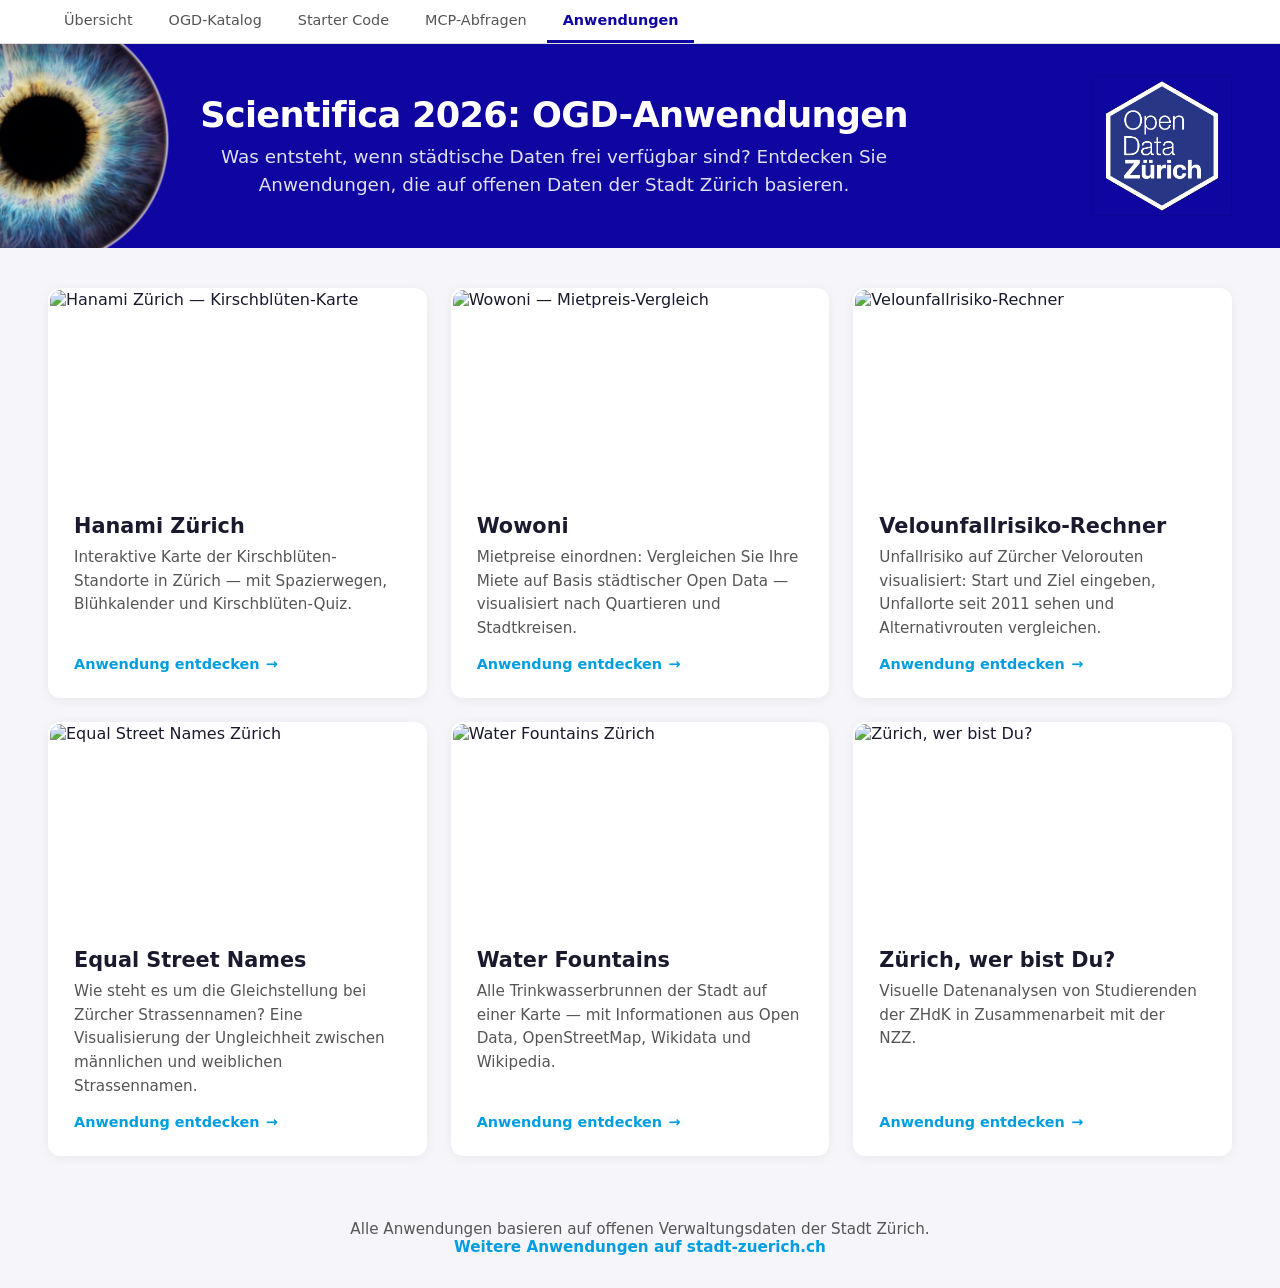
==== anwendungen/index.html @ 02aa9b1f "initialer upload" ====
<!DOCTYPE html>
<html lang="de">
<head>
  <meta charset="UTF-8">
  <meta name="viewport" content="width=device-width, initial-scale=1.0">
  <title>Scientifica 2026: OGD-Anwendungen</title>
  <link rel="stylesheet" href="../shared/style.css">
</head>
<body>

  <nav>
    <a href="../index.html">Übersicht</a>
    <a href="../katalog/index.html">OGD-Katalog</a>
    <a href="../starter-code/index.html">Starter Code</a>
    <a href="../mcp-abfragen/index.html">MCP-Abfragen</a>
    <a class="active" href="../anwendungen/index.html">Anwendungen</a>
  </nav>

  <header>
    <img class="header-eye" src="../shared/eth_Auge1_transparent.png" alt="">
    <div class="header-text">
      <h1>Scientifica 2026: OGD-Anwendungen</h1>
      <p>Was entsteht, wenn städtische Daten frei verfügbar sind? Entdecken Sie Anwendungen, die auf offenen Daten der Stadt Zürich basieren.</p>
    </div>
    <img class="header-logo" src="../shared/OGD_STICKER_final_zueriblau_hintergrund_quadr_noFill.png" alt="Open Data Zürich">
  </header>

  <main>
    <div class="cards">

      <a class="card" href="https://www.stadt-zuerich.ch/de/politik-und-verwaltung/statistik-und-daten/open-government-data/anwendungen/anwendungen-2026/hanami-zh.html" target="_blank" rel="noopener">
        <img class="card-image" src="https://s7g10.scene7.com/is/image/zuerich/2026_hanami-zuerich-main?qlt=85&wid=800&fmt=webp-alpha" alt="Hanami Zürich — Kirschblüten-Karte">
        <div class="card-body">
          <h2>Hanami Zürich</h2>
          <p>Interaktive Karte der Kirschblüten-Standorte in Zürich — mit Spazierwegen, Blühkalender und Kirschblüten-Quiz.</p>
          <span class="card-cta">Anwendung entdecken</span>
        </div>
      </a>

      <a class="card" href="https://www.stadt-zuerich.ch/de/politik-und-verwaltung/statistik-und-daten/open-government-data/anwendungen/anwendungen-2024/kreispreis.html" target="_blank" rel="noopener">
        <img class="card-image" src="https://s7g10.scene7.com/is/image/zuerich/2024_kreispreis_00_startseite?qlt=85&wid=800&fmt=webp-alpha" alt="Wowoni — Mietpreis-Vergleich">
        <div class="card-body">
          <h2>Wowoni</h2>
          <p>Mietpreise einordnen: Vergleichen Sie Ihre Miete auf Basis städtischer Open Data — visualisiert nach Quartieren und Stadtkreisen.</p>
          <span class="card-cta">Anwendung entdecken</span>
        </div>
      </a>

      <a class="card" href="https://www.stadt-zuerich.ch/de/politik-und-verwaltung/statistik-und-daten/open-government-data/anwendungen/anwendungen-2023/velounfallrisiko-rechner.html" target="_blank" rel="noopener">
        <img class="card-image" src="https://s7g10.scene7.com/is/image/zuerich/unfallrechner_02_result_route-2?qlt=85&wid=800&fmt=webp-alpha" alt="Velounfallrisiko-Rechner">
        <div class="card-body">
          <h2>Velounfallrisiko-Rechner</h2>
          <p>Unfallrisiko auf Zürcher Velorouten visualisiert: Start und Ziel eingeben, Unfallorte seit 2011 sehen und Alternativrouten vergleichen.</p>
          <span class="card-cta">Anwendung entdecken</span>
        </div>
      </a>

      <a class="card" href="https://www.stadt-zuerich.ch/de/politik-und-verwaltung/statistik-und-daten/open-government-data/anwendungen/anwendungen-2022/equal-street-names.html" target="_blank" rel="noopener">
        <img class="card-image" src="https://s7g10.scene7.com/is/image/zuerich/2022_equalstreetnames_ausschnitt?qlt=85&wid=800&fmt=webp-alpha" alt="Equal Street Names Zürich">
        <div class="card-body">
          <h2>Equal Street Names</h2>
          <p>Wie steht es um die Gleichstellung bei Zürcher Strassennamen? Eine Visualisierung der Ungleichheit zwischen männlichen und weiblichen Strassennamen.</p>
          <span class="card-cta">Anwendung entdecken</span>
        </div>
      </a>

      <a class="card" href="https://www.stadt-zuerich.ch/de/politik-und-verwaltung/statistik-und-daten/open-government-data/anwendungen/anwendungen-2019/water-fountains.html" target="_blank" rel="noopener">
        <img class="card-image" src="https://www.stadt-zuerich.ch/content/web/de/politik-und-verwaltung/statistik-und-daten/open-government-data/anwendungen/anwendungen-2019/water-fountains/_jcr_content/pageimage.2520.1120.png/1562939566257.png" alt="Water Fountains Zürich">
        <div class="card-body">
          <h2>Water Fountains</h2>
          <p>Alle Trinkwasserbrunnen der Stadt auf einer Karte — mit Informationen aus Open Data, OpenStreetMap, Wikidata und Wikipedia.</p>
          <span class="card-cta">Anwendung entdecken</span>
        </div>
      </a>

      <a class="card" href="https://www.stadt-zuerich.ch/de/politik-und-verwaltung/statistik-und-daten/open-government-data/anwendungen/anwendungen-2017/zuerich-wer-bist-du.html" target="_blank" rel="noopener">
        <img class="card-image" src="https://www.stadt-zuerich.ch/content/web/de/politik-und-verwaltung/statistik-und-daten/open-government-data/anwendungen/anwendungen-2017/zuerich-wer-bist-du/_jcr_content/mainparsys/texttitleimage_13272_309291880/image.473.png/1732287913587.png" alt="Zürich, wer bist Du?">
        <div class="card-body">
          <h2>Zürich, wer bist Du?</h2>
          <p>Visuelle Datenanalysen von Studierenden der ZHdK in Zusammenarbeit mit der NZZ.</p>
          <span class="card-cta">Anwendung entdecken</span>
        </div>
      </a>

    </div>
  </main>

  <footer>
    <p>
      Alle Anwendungen basieren auf offenen Verwaltungsdaten der Stadt Zürich.
      <br>
      <a href="https://www.stadt-zuerich.ch/de/politik-und-verwaltung/statistik-und-daten/open-government-data/anwendungen.html" target="_blank" rel="noopener">
        Weitere Anwendungen auf stadt-zuerich.ch
      </a>
    </p>
  </footer>

  <div class="reset-overlay" id="resetOverlay">
    <h2>Willkommen!</h2>
    <p>Berühren Sie den Bildschirm, um zu starten.</p>
  </div>

  <script src="../shared/kiosk.js"></script>
</body>
</html>
---- shared/style.css ----
:root {
  --blue: #0F05A0;
  --blue-light: #e8e7f6;
  --accent: #009ee0;
  --text: #1a1a2e;
  --text-light: #555;
  --bg: #f5f5fa;
  --card-bg: #fff;
  --radius: 12px;
}

* { margin: 0; padding: 0; box-sizing: border-box; }

body {
  font-family: 'Segoe UI', system-ui, -apple-system, sans-serif;
  background: var(--bg);
  color: var(--text);
  min-height: 100vh;
  display: flex;
  flex-direction: column;
  cursor: default;
  user-select: none;
}

nav {
  background: #fff;
  border-bottom: 1px solid #e0e0e0;
  padding: 0 3rem;
  display: flex;
  align-items: center;
  gap: 0.25rem;
  overflow-x: auto;
}

nav a {
  padding: 0.75rem 1rem;
  font-size: 0.9rem;
  font-weight: 500;
  color: var(--text-light);
  text-decoration: none;
  white-space: nowrap;
  border-bottom: 3px solid transparent;
  transition: color 0.15s ease, border-color 0.15s ease;
}

nav a:hover {
  color: var(--text);
}

nav a.active {
  color: var(--blue);
  border-bottom-color: var(--blue);
  font-weight: 700;
}

header {
  background: var(--blue);
  color: #fff;
  padding: 2rem 3rem;
  display: flex;
  align-items: center;
  justify-content: center;
  gap: 2rem;
  position: relative;
  overflow: hidden;
  min-height: 160px;
}

.header-eye {
  position: absolute;
  left: -100px;
  top: 50%;
  transform: translateY(-50%);
  width: 280px;
  height: 280px;
  object-fit: cover;
  border-radius: 50%;
  pointer-events: none;
}

.header-text {
  text-align: center;
  flex: 1;
  z-index: 1;
}

header h1 {
  font-size: 2.2rem;
  font-weight: 700;
  margin-bottom: 0.5rem;
  letter-spacing: -0.02em;
}

header p {
  font-size: 1.15rem;
  opacity: 0.88;
  max-width: 700px;
  margin: 0 auto;
  line-height: 1.5;
}

.header-logo {
  width: 140px;
  height: 140px;
  flex-shrink: 0;
  object-fit: contain;
  z-index: 1;
}

main {
  flex: 1;
  padding: 2.5rem 3rem;
  max-width: 1400px;
  margin: 0 auto;
  width: 100%;
}

.cards {
  display: grid;
  grid-template-columns: repeat(auto-fit, minmax(340px, 1fr));
  gap: 1.5rem;
}

.card {
  background: var(--card-bg);
  border-radius: var(--radius);
  overflow: hidden;
  box-shadow: 0 2px 12px rgba(0,0,0,0.06);
  display: flex;
  flex-direction: column;
  transition: transform 0.15s ease, box-shadow 0.15s ease;
  cursor: pointer;
  border: 2px solid transparent;
  text-decoration: none;
  color: inherit;
}

.card:hover, .card:focus-visible {
  transform: translateY(-3px);
  box-shadow: 0 8px 24px rgba(0,0,0,0.10);
  border-color: var(--accent);
  outline: none;
}

.card-image {
  width: 100%;
  height: 200px;
  object-fit: cover;
  display: block;
}

.card-body {
  padding: 1.5rem;
  display: flex;
  flex-direction: column;
  flex: 1;
}

.card h2 {
  font-size: 1.3rem;
  font-weight: 700;
  margin-bottom: 0.5rem;
  color: var(--text);
}

.card p {
  font-size: 0.95rem;
  color: var(--text-light);
  line-height: 1.55;
  flex: 1;
}

.card-cta {
  margin-top: 1rem;
  font-size: 0.9rem;
  font-weight: 600;
  color: var(--accent);
  display: flex;
  align-items: center;
  gap: 0.4rem;
}

.card-cta::after {
  content: '\2192';
  transition: transform 0.15s ease;
}

.card:hover .card-cta::after {
  transform: translateX(4px);
}

footer {
  text-align: center;
  padding: 1.5rem 3rem 2rem;
  color: var(--text-light);
  font-size: 0.95rem;
}

footer a {
  color: var(--accent);
  text-decoration: none;
  font-weight: 600;
}

footer a:hover {
  text-decoration: underline;
}

/* Auto-reset overlay */
.reset-overlay {
  display: none;
  position: fixed;
  inset: 0;
  background: rgba(15, 5, 160, 0.92);
  color: #fff;
  z-index: 1000;
  flex-direction: column;
  align-items: center;
  justify-content: center;
  cursor: pointer;
}

.reset-overlay.visible {
  display: flex;
}

.reset-overlay h2 {
  font-size: 2.5rem;
  margin-bottom: 1rem;
}

.reset-overlay p {
  font-size: 1.3rem;
  opacity: 0.85;
}
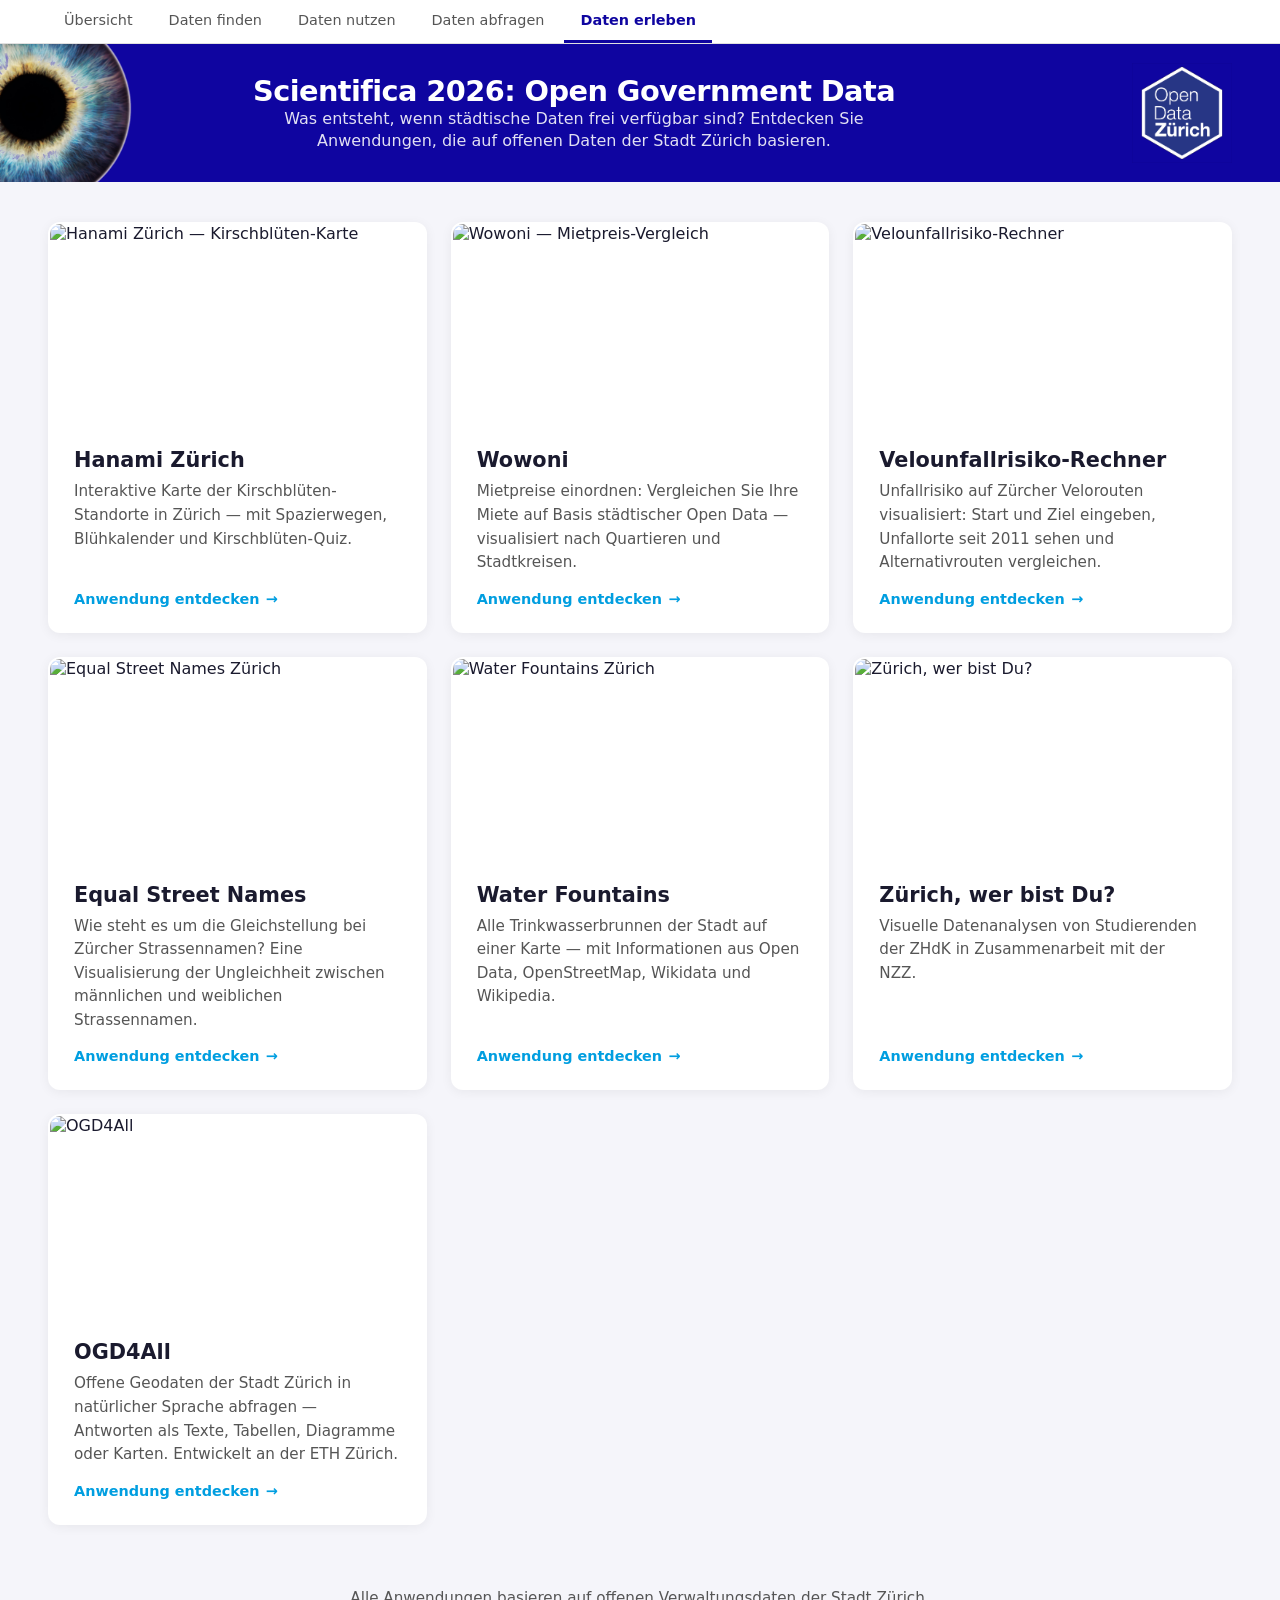
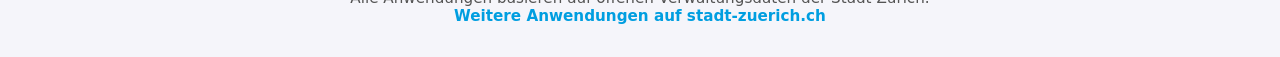
==== commit 386baf56: "Inhalte ausbauen: Navigation, Kacheln, Header und CSS zentralisieren - Navigation umbenannt: Daten f" ====
--- a/anwendungen/index.html
+++ b/anwendungen/index.html
@@ -10,16 +10,16 @@
 
   <nav>
     <a href="../index.html">Übersicht</a>
-    <a href="../katalog/index.html">OGD-Katalog</a>
-    <a href="../starter-code/index.html">Starter Code</a>
-    <a href="../mcp-abfragen/index.html">MCP-Abfragen</a>
-    <a class="active" href="../anwendungen/index.html">Anwendungen</a>
+    <a href="../katalog/index.html">Daten finden</a>
+    <a href="../starter-code/index.html">Daten nutzen</a>
+    <a href="../mcp-abfragen/index.html">Daten abfragen</a>
+    <a class="active" href="../anwendungen/index.html">Daten erleben</a>
   </nav>
 
   <header>
     <img class="header-eye" src="../shared/eth_Auge1_transparent.png" alt="">
     <div class="header-text">
-      <h1>Scientifica 2026: OGD-Anwendungen</h1>
+      <h1>Scientifica 2026: Open Government Data</h1>
       <p>Was entsteht, wenn städtische Daten frei verfügbar sind? Entdecken Sie Anwendungen, die auf offenen Daten der Stadt Zürich basieren.</p>
     </div>
     <img class="header-logo" src="../shared/OGD_STICKER_final_zueriblau_hintergrund_quadr_noFill.png" alt="Open Data Zürich">
@@ -82,6 +82,15 @@
         </div>
       </a>
 
+      <a class="card" href="https://www.stadt-zuerich.ch/de/politik-und-verwaltung/statistik-und-daten/open-government-data/anwendungen/anwendungen-2025/ogd4all.html" target="_blank" rel="noopener">
+        <img class="card-image" src="https://s7g10.scene7.com/is/image/zuerich/2026_ogd4all_youtube?qlt=85&wid=800&fmt=webp-alpha" alt="OGD4All">
+        <div class="card-body">
+          <h2>OGD4All</h2>
+          <p>Offene Geodaten der Stadt Zürich in natürlicher Sprache abfragen — Antworten als Texte, Tabellen, Diagramme oder Karten. Entwickelt an der ETH Zürich.</p>
+          <span class="card-cta">Anwendung entdecken</span>
+        </div>
+      </a>
+
     </div>
   </main>
 
--- a/shared/style.css
+++ b/shared/style.css
@@ -56,23 +56,23 @@
 header {
   background: var(--blue);
   color: #fff;
-  padding: 2rem 3rem;
+  padding: 1.2rem 3rem;
   display: flex;
   align-items: center;
   justify-content: center;
   gap: 2rem;
   position: relative;
   overflow: hidden;
-  min-height: 160px;
+  flex-shrink: 0;
 }
 
 .header-eye {
   position: absolute;
-  left: -100px;
+  left: -80px;
   top: 50%;
   transform: translateY(-50%);
-  width: 280px;
-  height: 280px;
+  width: 220px;
+  height: 220px;
   object-fit: cover;
   border-radius: 50%;
   pointer-events: none;
@@ -85,23 +85,22 @@
 }
 
 header h1 {
-  font-size: 2.2rem;
-  font-weight: 700;
-  margin-bottom: 0.5rem;
+  font-size: 1.8rem;
+  font-weight: 700;
   letter-spacing: -0.02em;
 }
 
 header p {
-  font-size: 1.15rem;
+  font-size: 1rem;
   opacity: 0.88;
   max-width: 700px;
   margin: 0 auto;
-  line-height: 1.5;
+  line-height: 1.4;
 }
 
 .header-logo {
-  width: 140px;
-  height: 140px;
+  width: 100px;
+  height: 100px;
   flex-shrink: 0;
   object-fit: contain;
   z-index: 1;
@@ -203,6 +202,193 @@
 }
 
 footer a:hover {
+  text-decoration: underline;
+}
+
+/* Intro */
+.intro {
+  display: flex;
+  gap: 2.5rem;
+  align-items: flex-start;
+  margin-bottom: 2.5rem;
+}
+
+.intro-text {
+  flex: 1;
+}
+
+.intro-text h2 {
+  font-size: 1.5rem;
+  font-weight: 700;
+  margin-bottom: 0.75rem;
+  color: var(--text);
+}
+
+.intro-text p {
+  font-size: 1rem;
+  line-height: 1.6;
+  color: var(--text-light);
+  margin-bottom: 0.75rem;
+}
+
+.intro-image {
+  width: 320px;
+  flex-shrink: 0;
+  border-radius: var(--radius);
+  box-shadow: 0 2px 12px rgba(0,0,0,0.08);
+}
+
+/* Section titles */
+.section-title {
+  font-size: 1.4rem;
+  font-weight: 700;
+  margin-bottom: 1.25rem;
+  color: var(--text);
+}
+
+/* Feature / Benefit boxes */
+.features, .benefits {
+  display: grid;
+  grid-template-columns: repeat(auto-fit, minmax(240px, 1fr));
+  gap: 1rem;
+  margin-bottom: 2.5rem;
+}
+
+.feature, .benefit {
+  background: var(--card-bg);
+  border-radius: var(--radius);
+  padding: 1.25rem;
+  box-shadow: 0 2px 8px rgba(0,0,0,0.05);
+}
+
+.feature strong, .benefit strong {
+  display: block;
+  font-size: 0.95rem;
+  margin-bottom: 0.3rem;
+  color: var(--text);
+}
+
+.feature span, .benefit span {
+  font-size: 0.88rem;
+  color: var(--text-light);
+  line-height: 1.5;
+}
+
+/* CTA banner */
+.try-cta {
+  background: var(--blue);
+  color: #fff;
+  border-radius: var(--radius);
+  padding: 2rem;
+  text-align: center;
+  margin-bottom: 2.5rem;
+}
+
+.try-cta h2 {
+  font-size: 1.4rem;
+  font-weight: 700;
+  margin-bottom: 0.5rem;
+}
+
+.try-cta p {
+  font-size: 1rem;
+  opacity: 0.88;
+  margin-bottom: 1rem;
+}
+
+.try-cta a {
+  display: inline-block;
+  background: #fff;
+  color: var(--blue);
+  font-weight: 700;
+  font-size: 1rem;
+  padding: 0.7rem 2rem;
+  border-radius: 8px;
+  text-decoration: none;
+  transition: transform 0.15s ease;
+}
+
+.try-cta a:hover {
+  transform: scale(1.03);
+}
+
+/* Info note */
+.info-note, .tech-note {
+  background: var(--card-bg);
+  border-radius: var(--radius);
+  padding: 1.25rem 1.5rem;
+  box-shadow: 0 2px 8px rgba(0,0,0,0.05);
+  font-size: 0.9rem;
+  color: var(--text-light);
+  line-height: 1.6;
+}
+
+.info-note a, .tech-note a {
+  color: var(--accent);
+  text-decoration: none;
+  font-weight: 600;
+}
+
+.info-note a:hover, .tech-note a:hover {
+  text-decoration: underline;
+}
+
+/* Steps */
+.steps {
+  background: var(--card-bg);
+  border-radius: var(--radius);
+  padding: 1.5rem 2rem;
+  box-shadow: 0 2px 12px rgba(0,0,0,0.06);
+  margin-bottom: 2.5rem;
+}
+
+.steps h3 {
+  font-size: 1.1rem;
+  font-weight: 700;
+  margin-bottom: 1rem;
+  color: var(--text);
+}
+
+.steps ol {
+  list-style: none;
+  counter-reset: step;
+  padding: 0;
+}
+
+.steps li {
+  counter-increment: step;
+  position: relative;
+  padding-left: calc(28px + 0.75rem);
+  margin-bottom: 0.75rem;
+  font-size: 0.95rem;
+  line-height: 1.55;
+  color: var(--text-light);
+}
+
+.steps li::before {
+  content: counter(step);
+  position: absolute;
+  left: 0;
+  top: 0;
+  display: inline-flex;
+  align-items: center;
+  justify-content: center;
+  width: 28px;
+  height: 28px;
+  border-radius: 50%;
+  background: var(--blue);
+  color: #fff;
+  font-weight: 700;
+  font-size: 0.85rem;
+}
+
+.steps li a {
+  color: var(--accent);
+  text-decoration: none;
+  font-weight: 600;
+}
+
+.steps li a:hover {
   text-decoration: underline;
 }
 
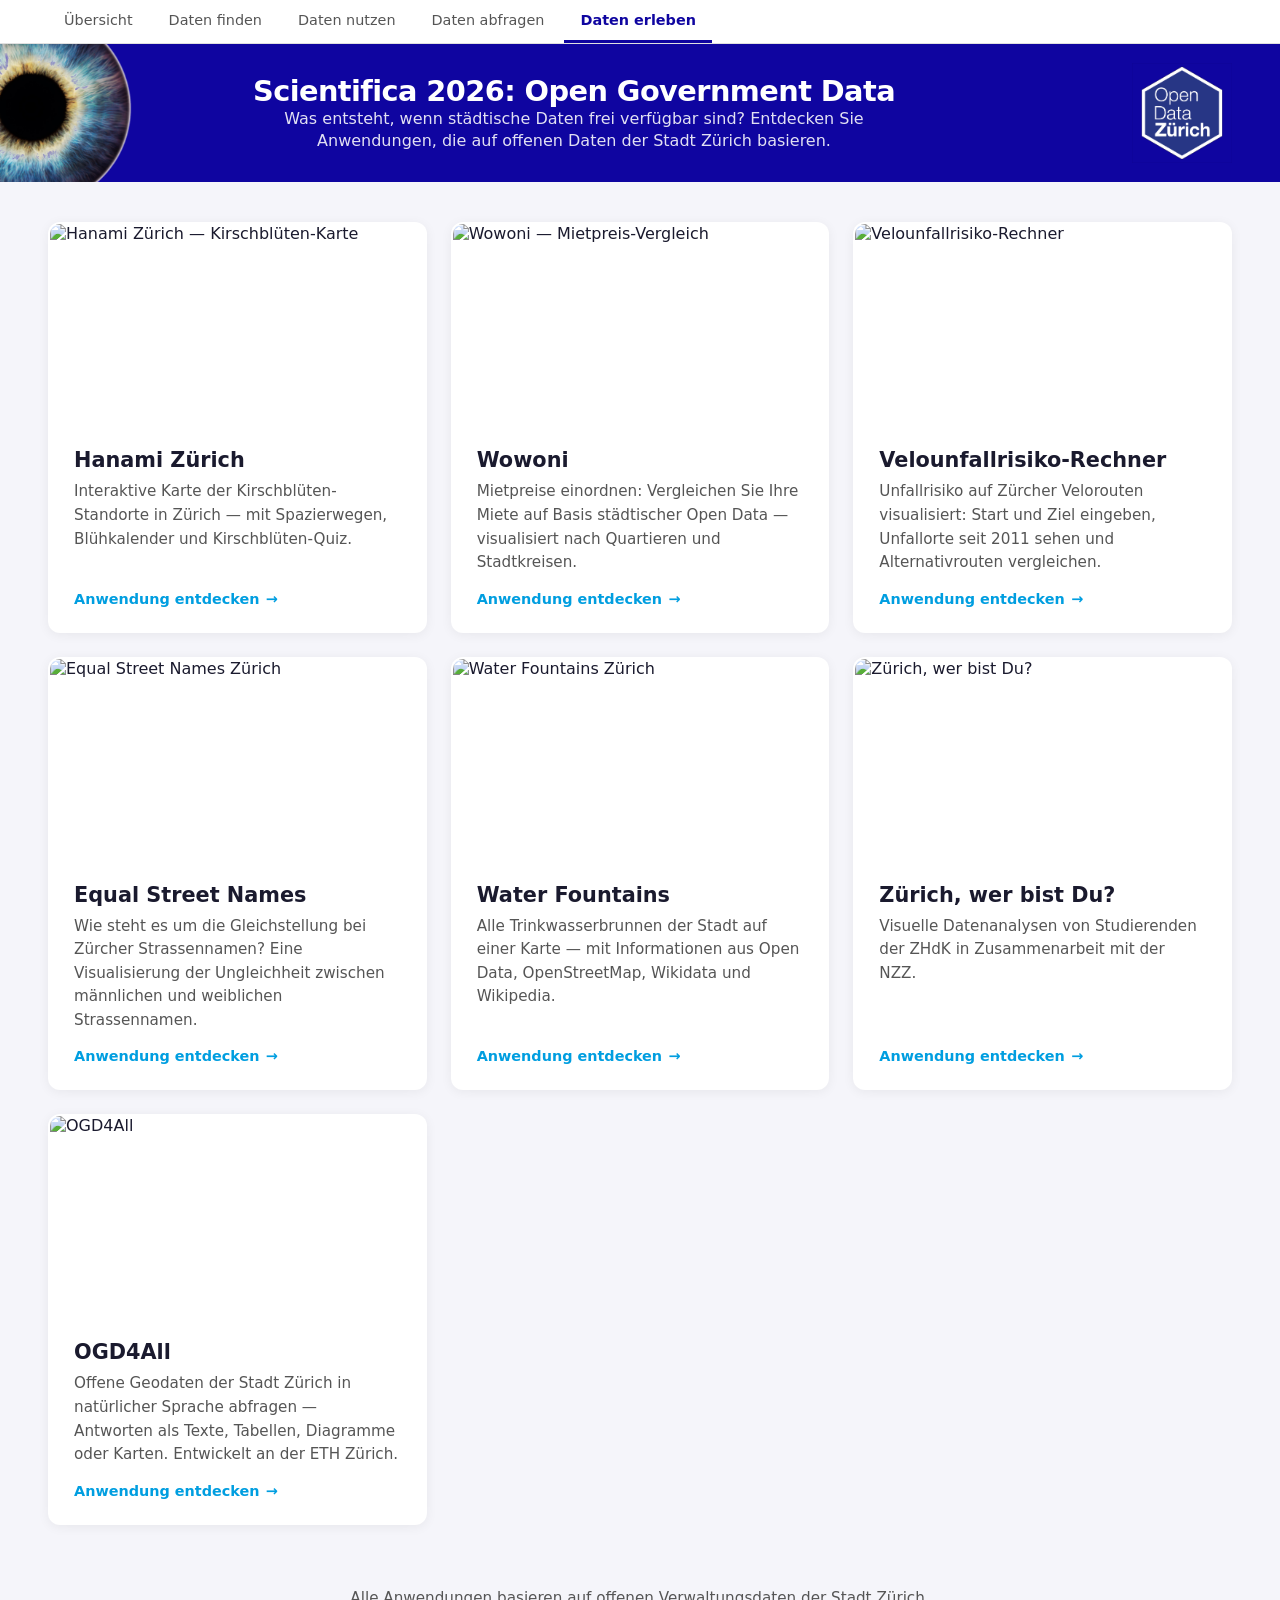
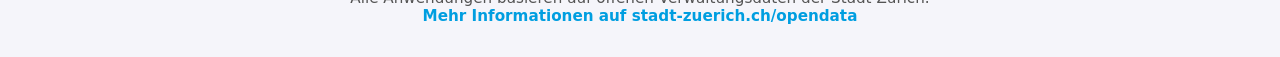
==== commit 212f0b77: "anpassungen mcp-server, footer, etc." ====
--- a/anwendungen/index.html
+++ b/anwendungen/index.html
@@ -98,8 +98,8 @@
     <p>
       Alle Anwendungen basieren auf offenen Verwaltungsdaten der Stadt Zürich.
       <br>
-      <a href="https://www.stadt-zuerich.ch/de/politik-und-verwaltung/statistik-und-daten/open-government-data/anwendungen.html" target="_blank" rel="noopener">
-        Weitere Anwendungen auf stadt-zuerich.ch
+      <a href="https://www.stadt-zuerich.ch/opendata" target="_blank" rel="noopener">
+        Mehr Informationen auf stadt-zuerich.ch/opendata
       </a>
     </p>
   </footer>
--- a/shared/style.css
+++ b/shared/style.css
@@ -20,6 +20,11 @@
   flex-direction: column;
   cursor: default;
   user-select: none;
+}
+
+pre, code {
+  user-select: text;
+  cursor: text;
 }
 
 nav {
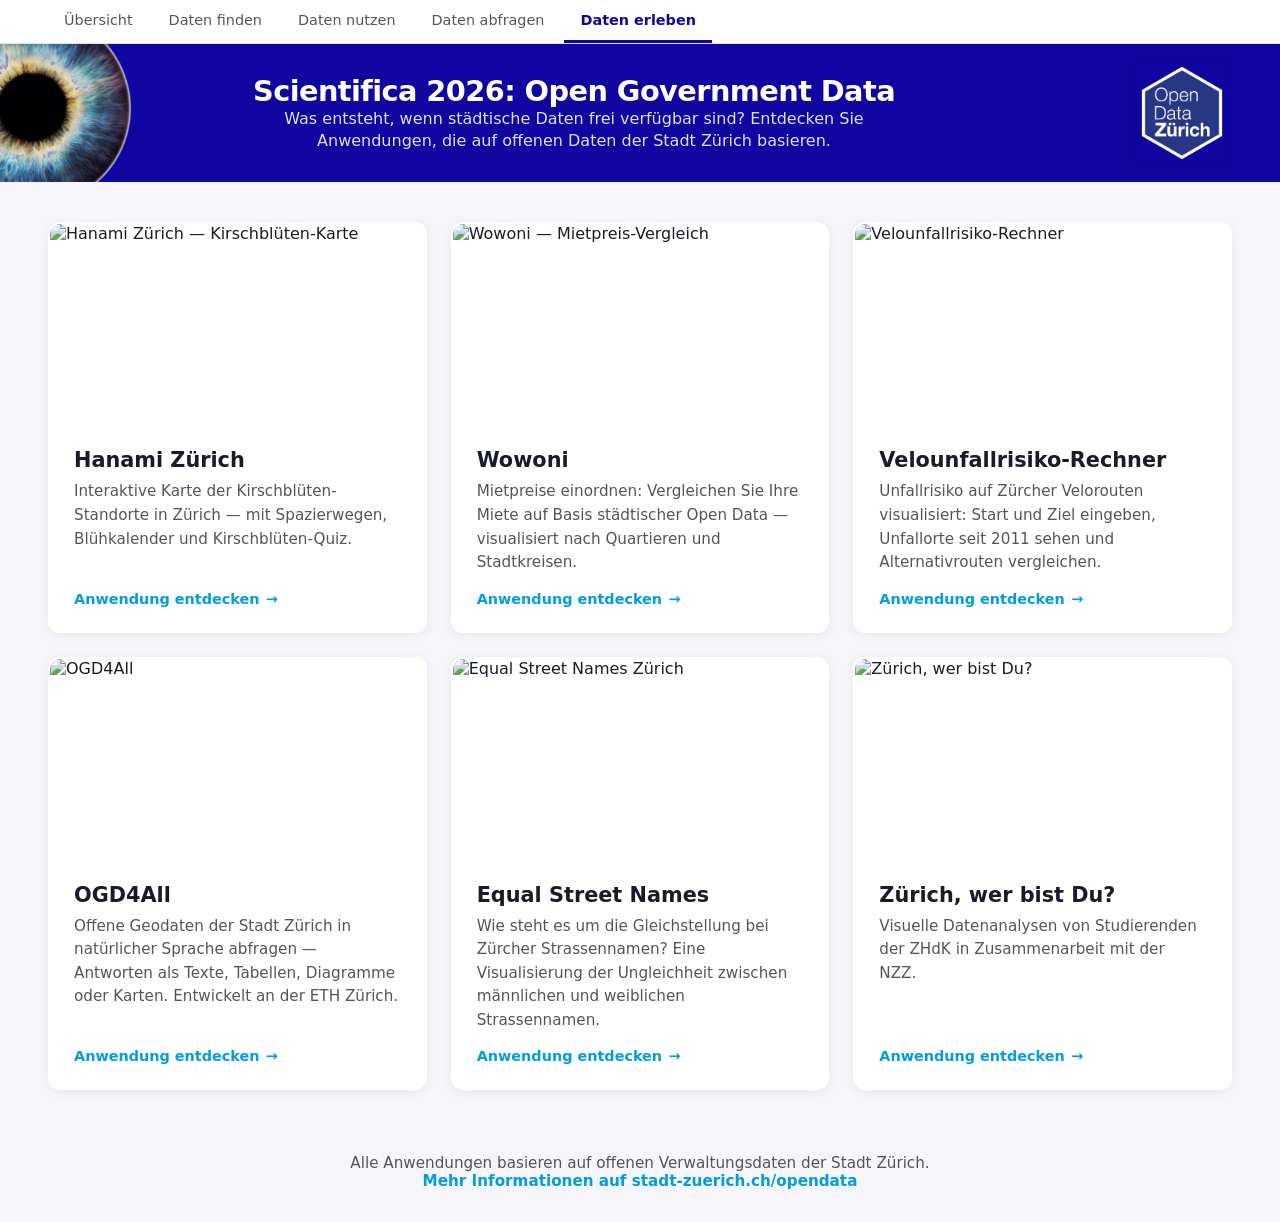
==== commit 4e6f35bd: "kleine anpassungen für testlauf" ====
--- a/anwendungen/index.html
+++ b/anwendungen/index.html
@@ -55,6 +55,15 @@
         </div>
       </a>
 
+      <a class="card" href="https://www.stadt-zuerich.ch/de/politik-und-verwaltung/statistik-und-daten/open-government-data/anwendungen/anwendungen-2025/ogd4all.html" target="_blank" rel="noopener">
+        <img class="card-image" src="https://s7g10.scene7.com/is/image/zuerich/2026_ogd4all_youtube?qlt=85&wid=800&fmt=webp-alpha" alt="OGD4All">
+        <div class="card-body">
+          <h2>OGD4All</h2>
+          <p>Offene Geodaten der Stadt Zürich in natürlicher Sprache abfragen — Antworten als Texte, Tabellen, Diagramme oder Karten. Entwickelt an der ETH Zürich.</p>
+          <span class="card-cta">Anwendung entdecken</span>
+        </div>
+      </a>
+
       <a class="card" href="https://www.stadt-zuerich.ch/de/politik-und-verwaltung/statistik-und-daten/open-government-data/anwendungen/anwendungen-2022/equal-street-names.html" target="_blank" rel="noopener">
         <img class="card-image" src="https://s7g10.scene7.com/is/image/zuerich/2022_equalstreetnames_ausschnitt?qlt=85&wid=800&fmt=webp-alpha" alt="Equal Street Names Zürich">
         <div class="card-body">
@@ -64,29 +73,11 @@
         </div>
       </a>
 
-      <a class="card" href="https://www.stadt-zuerich.ch/de/politik-und-verwaltung/statistik-und-daten/open-government-data/anwendungen/anwendungen-2019/water-fountains.html" target="_blank" rel="noopener">
-        <img class="card-image" src="https://www.stadt-zuerich.ch/content/web/de/politik-und-verwaltung/statistik-und-daten/open-government-data/anwendungen/anwendungen-2019/water-fountains/_jcr_content/pageimage.2520.1120.png/1562939566257.png" alt="Water Fountains Zürich">
-        <div class="card-body">
-          <h2>Water Fountains</h2>
-          <p>Alle Trinkwasserbrunnen der Stadt auf einer Karte — mit Informationen aus Open Data, OpenStreetMap, Wikidata und Wikipedia.</p>
-          <span class="card-cta">Anwendung entdecken</span>
-        </div>
-      </a>
-
       <a class="card" href="https://www.stadt-zuerich.ch/de/politik-und-verwaltung/statistik-und-daten/open-government-data/anwendungen/anwendungen-2017/zuerich-wer-bist-du.html" target="_blank" rel="noopener">
         <img class="card-image" src="https://www.stadt-zuerich.ch/content/web/de/politik-und-verwaltung/statistik-und-daten/open-government-data/anwendungen/anwendungen-2017/zuerich-wer-bist-du/_jcr_content/mainparsys/texttitleimage_13272_309291880/image.473.png/1732287913587.png" alt="Zürich, wer bist Du?">
         <div class="card-body">
           <h2>Zürich, wer bist Du?</h2>
           <p>Visuelle Datenanalysen von Studierenden der ZHdK in Zusammenarbeit mit der NZZ.</p>
-          <span class="card-cta">Anwendung entdecken</span>
-        </div>
-      </a>
-
-      <a class="card" href="https://www.stadt-zuerich.ch/de/politik-und-verwaltung/statistik-und-daten/open-government-data/anwendungen/anwendungen-2025/ogd4all.html" target="_blank" rel="noopener">
-        <img class="card-image" src="https://s7g10.scene7.com/is/image/zuerich/2026_ogd4all_youtube?qlt=85&wid=800&fmt=webp-alpha" alt="OGD4All">
-        <div class="card-body">
-          <h2>OGD4All</h2>
-          <p>Offene Geodaten der Stadt Zürich in natürlicher Sprache abfragen — Antworten als Texte, Tabellen, Diagramme oder Karten. Entwickelt an der ETH Zürich.</p>
           <span class="card-cta">Anwendung entdecken</span>
         </div>
       </a>
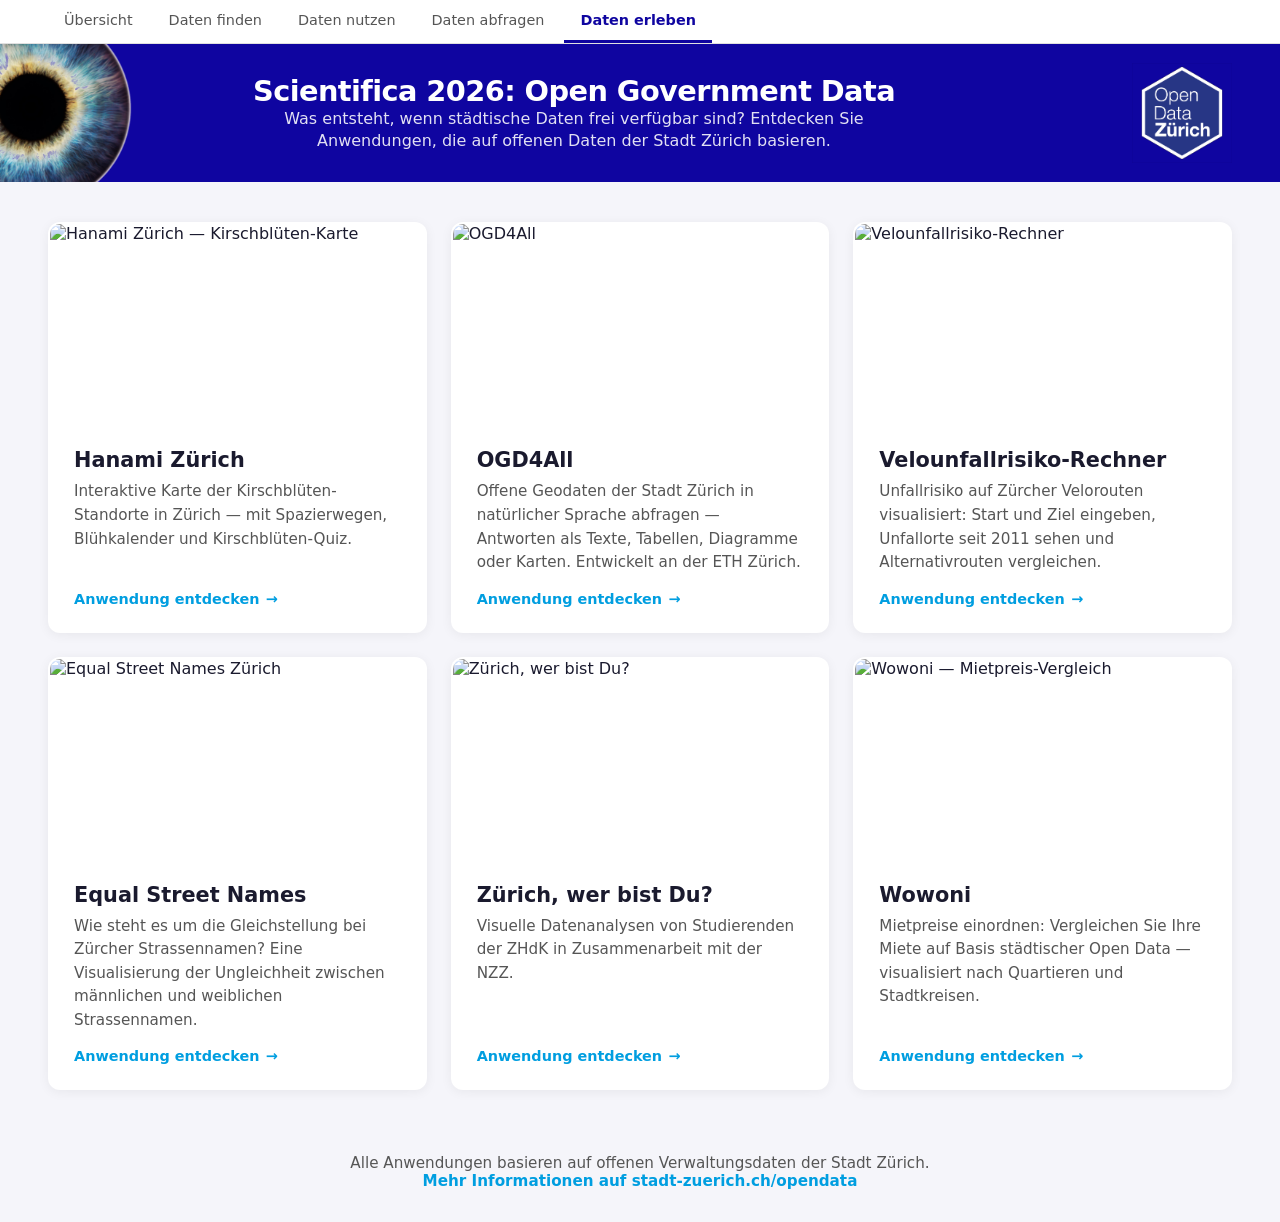
==== commit 13f8be0a: "Starter Code und Anwendungen: Beispiele ausbauen und visuell vereinheitlichen" ====
--- a/anwendungen/index.html
+++ b/anwendungen/index.html
@@ -37,11 +37,11 @@
         </div>
       </a>
 
-      <a class="card" href="https://www.stadt-zuerich.ch/de/politik-und-verwaltung/statistik-und-daten/open-government-data/anwendungen/anwendungen-2024/kreispreis.html" target="_blank" rel="noopener">
-        <img class="card-image" src="https://s7g10.scene7.com/is/image/zuerich/2024_kreispreis_00_startseite?qlt=85&wid=800&fmt=webp-alpha" alt="Wowoni — Mietpreis-Vergleich">
+      <a class="card" href="https://www.stadt-zuerich.ch/de/politik-und-verwaltung/statistik-und-daten/open-government-data/anwendungen/anwendungen-2025/ogd4all.html" target="_blank" rel="noopener">
+        <img class="card-image" src="https://s7g10.scene7.com/is/image/zuerich/2026_ogd4all_youtube?qlt=85&wid=800&fmt=webp-alpha" alt="OGD4All">
         <div class="card-body">
-          <h2>Wowoni</h2>
-          <p>Mietpreise einordnen: Vergleichen Sie Ihre Miete auf Basis städtischer Open Data — visualisiert nach Quartieren und Stadtkreisen.</p>
+          <h2>OGD4All</h2>
+          <p>Offene Geodaten der Stadt Zürich in natürlicher Sprache abfragen — Antworten als Texte, Tabellen, Diagramme oder Karten. Entwickelt an der ETH Zürich.</p>
           <span class="card-cta">Anwendung entdecken</span>
         </div>
       </a>
@@ -51,15 +51,6 @@
         <div class="card-body">
           <h2>Velounfallrisiko-Rechner</h2>
           <p>Unfallrisiko auf Zürcher Velorouten visualisiert: Start und Ziel eingeben, Unfallorte seit 2011 sehen und Alternativrouten vergleichen.</p>
-          <span class="card-cta">Anwendung entdecken</span>
-        </div>
-      </a>
-
-      <a class="card" href="https://www.stadt-zuerich.ch/de/politik-und-verwaltung/statistik-und-daten/open-government-data/anwendungen/anwendungen-2025/ogd4all.html" target="_blank" rel="noopener">
-        <img class="card-image" src="https://s7g10.scene7.com/is/image/zuerich/2026_ogd4all_youtube?qlt=85&wid=800&fmt=webp-alpha" alt="OGD4All">
-        <div class="card-body">
-          <h2>OGD4All</h2>
-          <p>Offene Geodaten der Stadt Zürich in natürlicher Sprache abfragen — Antworten als Texte, Tabellen, Diagramme oder Karten. Entwickelt an der ETH Zürich.</p>
           <span class="card-cta">Anwendung entdecken</span>
         </div>
       </a>
@@ -78,6 +69,15 @@
         <div class="card-body">
           <h2>Zürich, wer bist Du?</h2>
           <p>Visuelle Datenanalysen von Studierenden der ZHdK in Zusammenarbeit mit der NZZ.</p>
+          <span class="card-cta">Anwendung entdecken</span>
+        </div>
+      </a>
+
+      <a class="card" href="https://www.stadt-zuerich.ch/de/politik-und-verwaltung/statistik-und-daten/open-government-data/anwendungen/anwendungen-2024/kreispreis.html" target="_blank" rel="noopener">
+        <img class="card-image" src="https://s7g10.scene7.com/is/image/zuerich/2024_kreispreis_00_startseite?qlt=85&wid=800&fmt=webp-alpha" alt="Wowoni — Mietpreis-Vergleich">
+        <div class="card-body">
+          <h2>Wowoni</h2>
+          <p>Mietpreise einordnen: Vergleichen Sie Ihre Miete auf Basis städtischer Open Data — visualisiert nach Quartieren und Stadtkreisen.</p>
           <span class="card-cta">Anwendung entdecken</span>
         </div>
       </a>
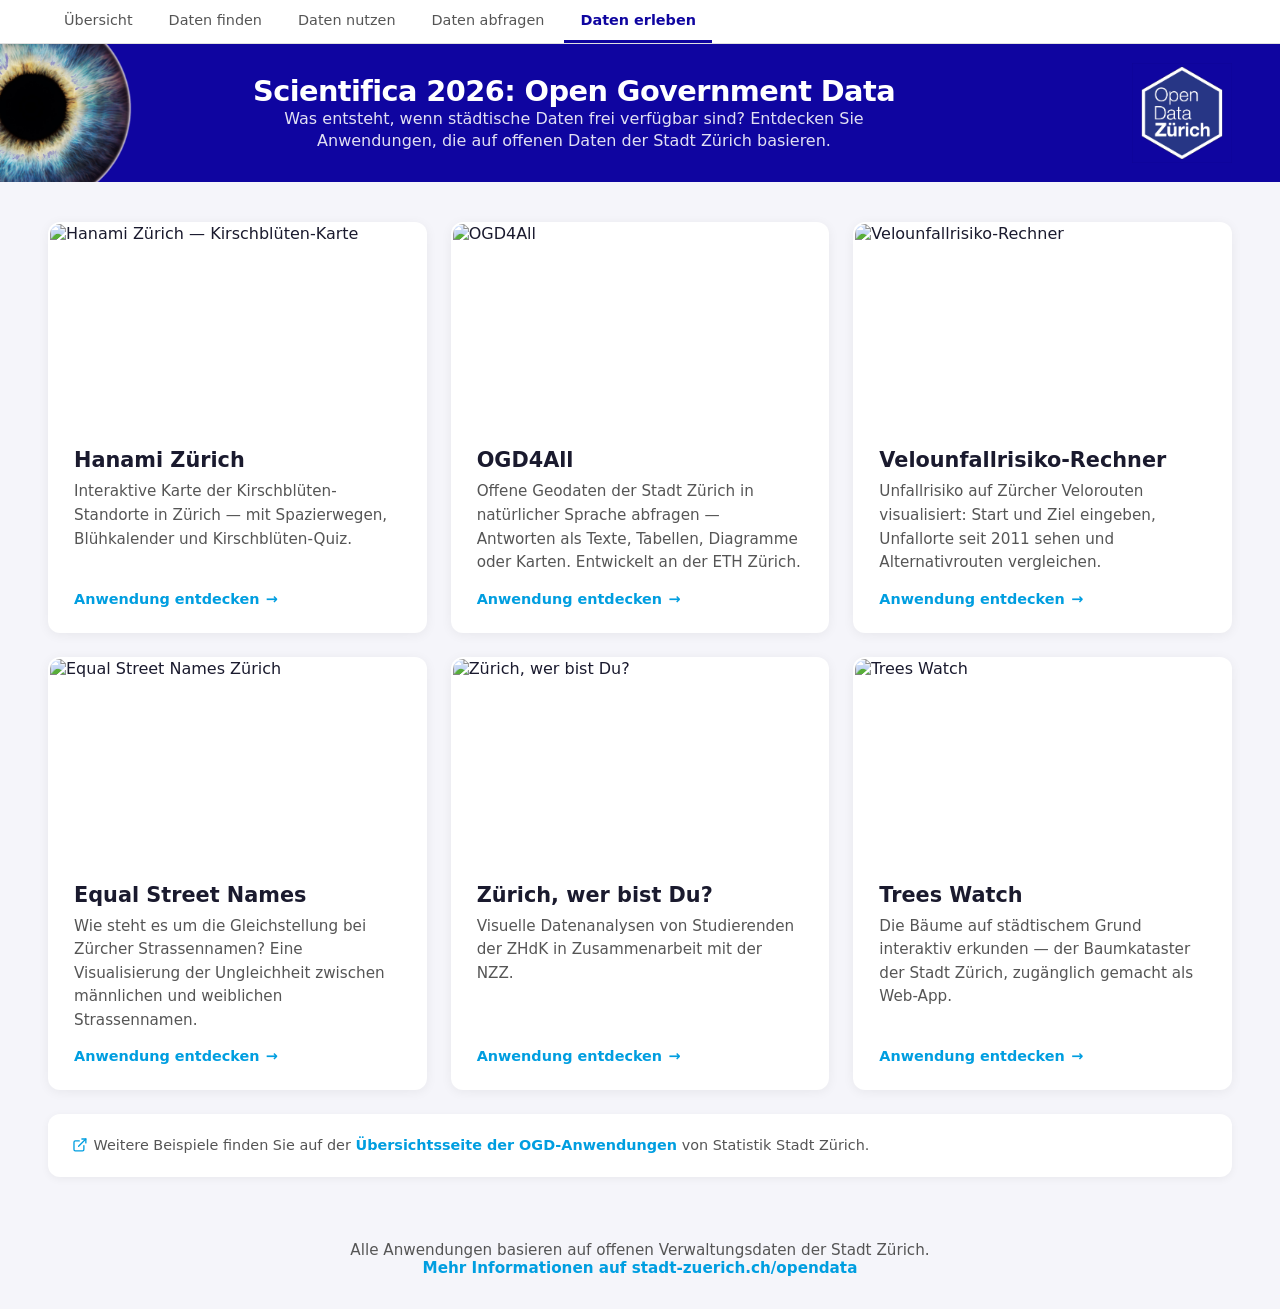
==== commit a46b7a2b: "Anwendungen: Wowoni durch Trees Watch ersetzt, Verweis auf Übersichtsseite ergänzt Co-Authored-By: C" ====
--- a/anwendungen/index.html
+++ b/anwendungen/index.html
@@ -73,15 +73,19 @@
         </div>
       </a>
 
-      <a class="card" href="https://www.stadt-zuerich.ch/de/politik-und-verwaltung/statistik-und-daten/open-government-data/anwendungen/anwendungen-2024/kreispreis.html" target="_blank" rel="noopener">
-        <img class="card-image" src="https://s7g10.scene7.com/is/image/zuerich/2024_kreispreis_00_startseite?qlt=85&wid=800&fmt=webp-alpha" alt="Wowoni — Mietpreis-Vergleich">
+      <a class="card" href="https://www.stadt-zuerich.ch/de/politik-und-verwaltung/statistik-und-daten/open-government-data/anwendungen/anwendungen-2026/tree-watch.html" target="_blank" rel="noopener">
+        <img class="card-image" src="https://s7g10.scene7.com/is/image/zuerich/2026_logo_trees_watch?qlt=85&wid=800&fmt=webp-alpha" alt="Trees Watch">
         <div class="card-body">
-          <h2>Wowoni</h2>
-          <p>Mietpreise einordnen: Vergleichen Sie Ihre Miete auf Basis städtischer Open Data — visualisiert nach Quartieren und Stadtkreisen.</p>
+          <h2>Trees Watch</h2>
+          <p>Die Bäume auf städtischem Grund interaktiv erkunden — der Baumkataster der Stadt Zürich, zugänglich gemacht als Web-App.</p>
           <span class="card-cta">Anwendung entdecken</span>
         </div>
       </a>
 
+    </div>
+
+    <div class="info-note" style="margin-top: 1.5rem;">
+      <p><svg style="width:1.1em;height:1.1em;vertical-align:-0.15em;margin-right:0.4em" viewBox="0 0 24 24" fill="none" stroke="var(--accent)" stroke-width="2" stroke-linecap="round" stroke-linejoin="round"><path d="M18 13v6a2 2 0 0 1-2 2H5a2 2 0 0 1-2-2V8a2 2 0 0 1 2-2h6"/><polyline points="15 3 21 3 21 9"/><line x1="10" y1="14" x2="21" y2="3"/></svg>Weitere Beispiele finden Sie auf der <a href="https://www.stadt-zuerich.ch/de/politik-und-verwaltung/statistik-und-daten/open-government-data/anwendungen.html?search=lang%3Dde%26compResource%3D%252Fcontent%252Fweb%252Fde%252Fpolitik-und-verwaltung%252Fstatistik-und-daten%252Fopen-government-data%252Fanwendungen%252Fjcr%253Acontent%252Fmainparsys%252Fteaser_2019576645%26variant%3Dteaser%26limit%3D4" target="_blank" rel="noopener">Übersichtsseite der OGD-Anwendungen</a> von Statistik Stadt Zürich.</p>
     </div>
   </main>
 
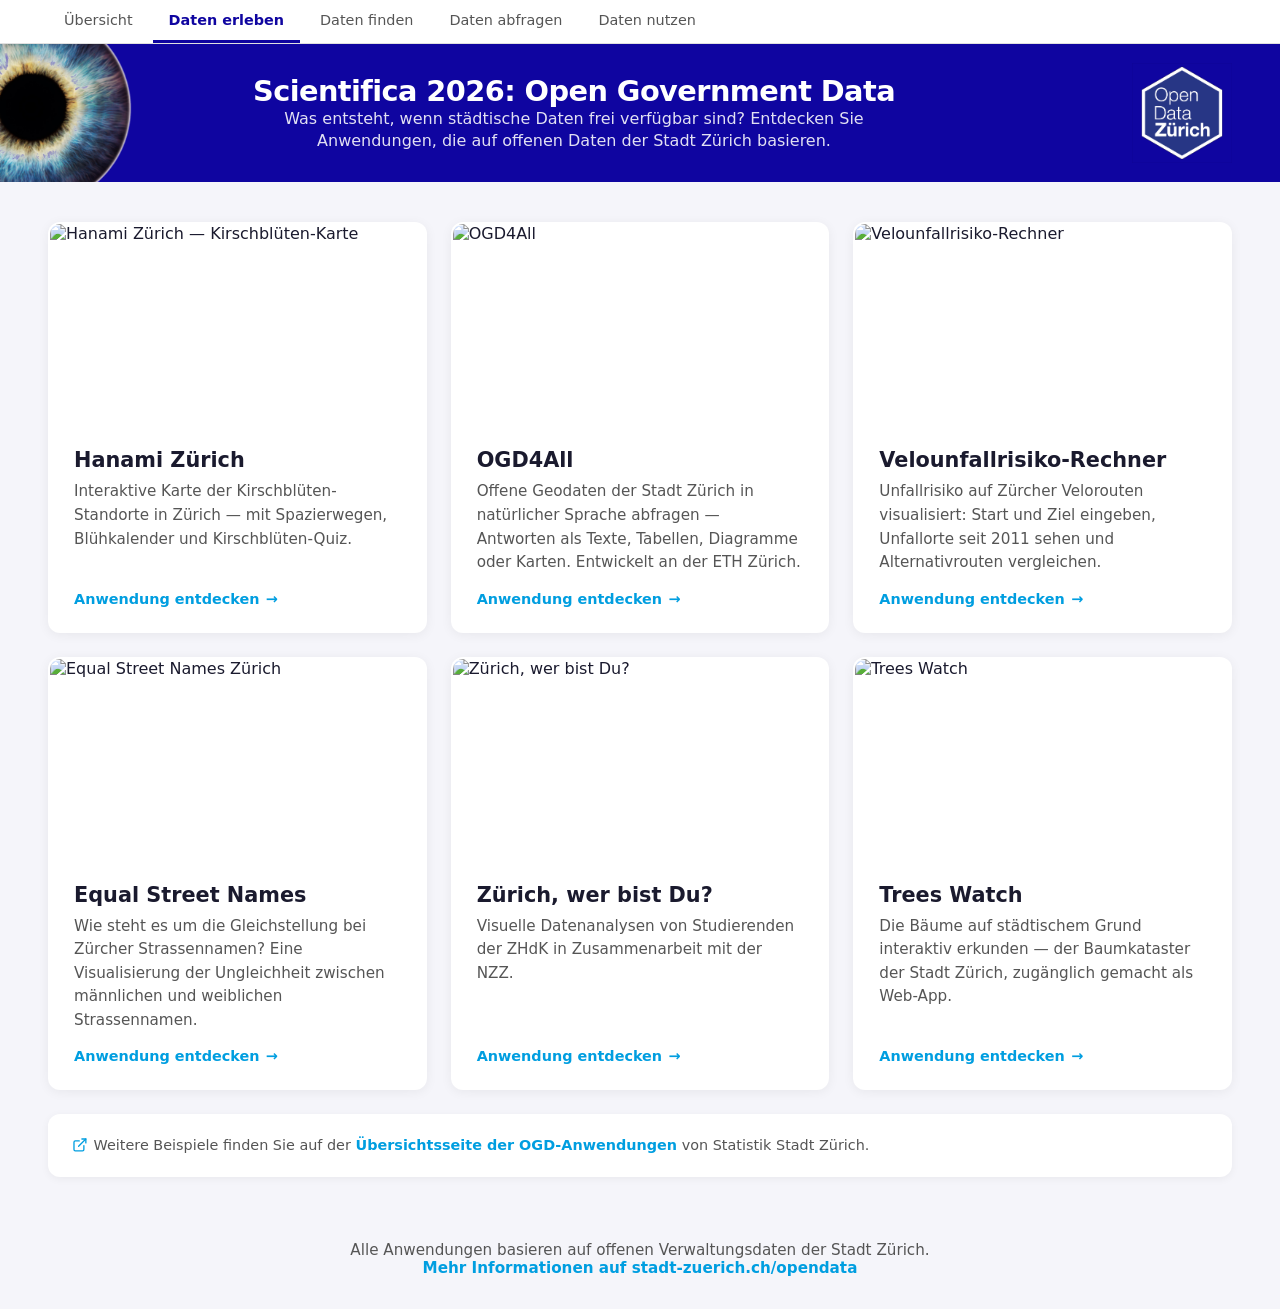
==== commit 8839553a: "Kachel-Reihenfolge anpassen, Navigation aktualisieren, MCP-Server-URLs ergänzen Neue Reihenfolge: An" ====
--- a/anwendungen/index.html
+++ b/anwendungen/index.html
@@ -10,10 +10,10 @@
 
   <nav>
     <a href="../index.html">Übersicht</a>
+    <a class="active" href="../anwendungen/index.html">Daten erleben</a>
     <a href="../katalog/index.html">Daten finden</a>
+    <a href="../mcp-abfragen/index.html">Daten abfragen</a>
     <a href="../starter-code/index.html">Daten nutzen</a>
-    <a href="../mcp-abfragen/index.html">Daten abfragen</a>
-    <a class="active" href="../anwendungen/index.html">Daten erleben</a>
   </nav>
 
   <header>
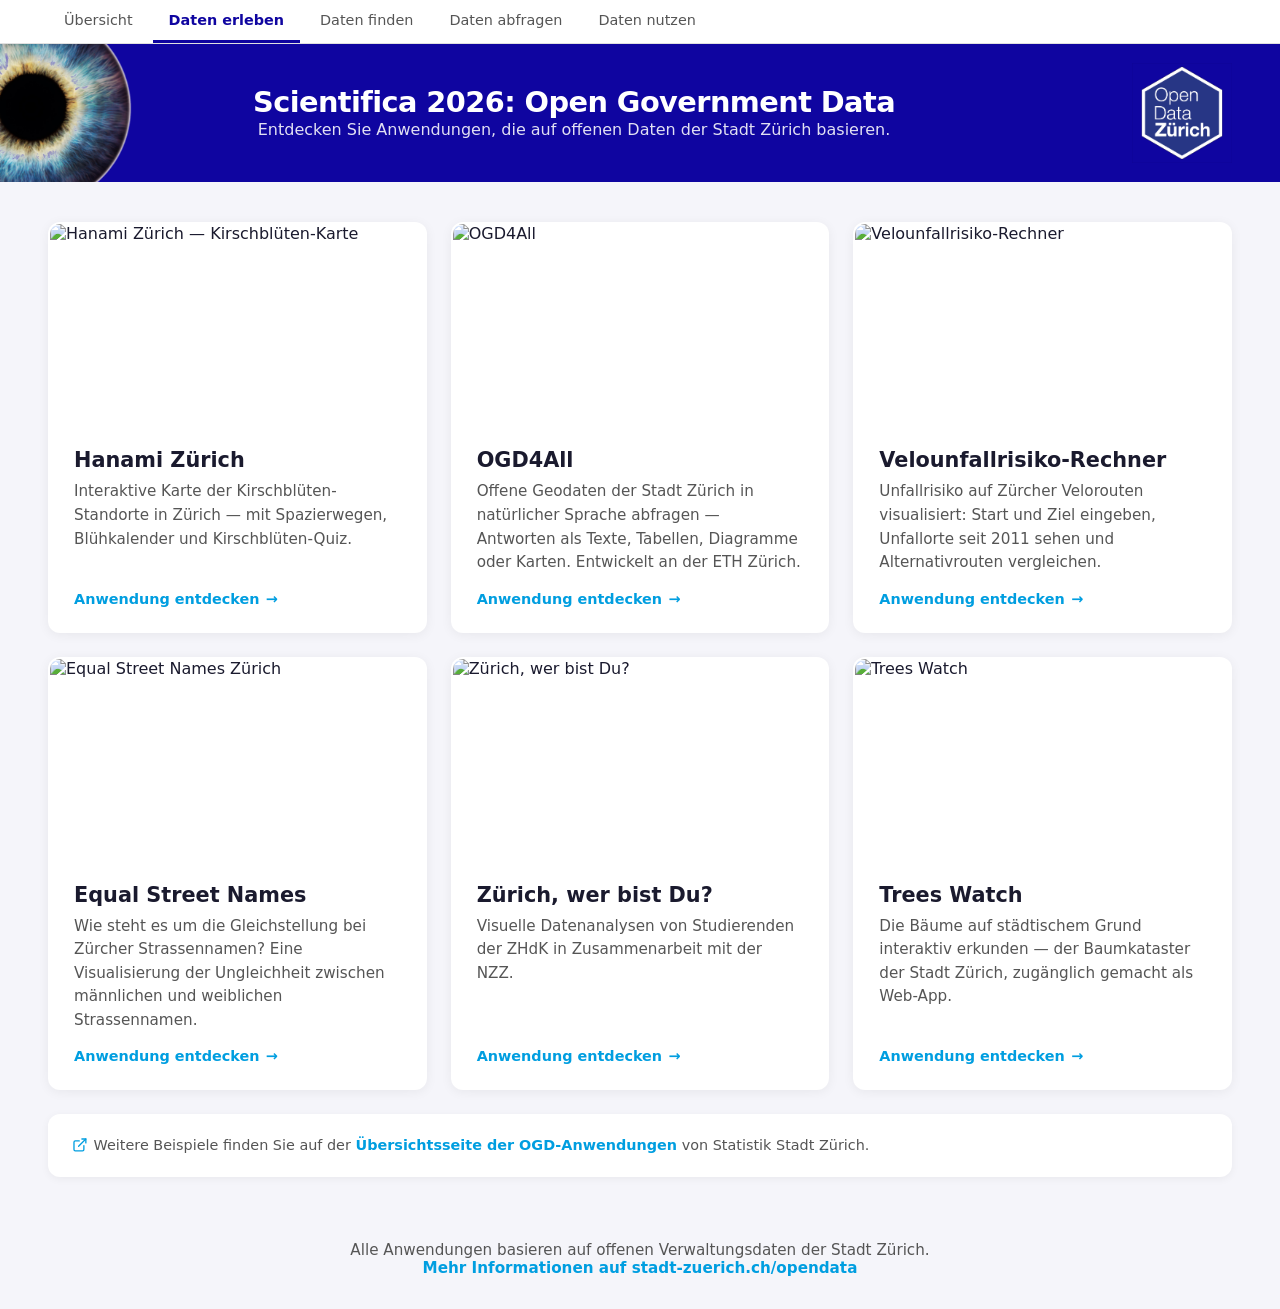
==== commit 2e622918: "Startseite: Skill-Level-Badges und Themen-Chips verfeinern, Anwendungen-Header kürzen Skill-Level-Kr" ====
--- a/anwendungen/index.html
+++ b/anwendungen/index.html
@@ -20,7 +20,7 @@
     <img class="header-eye" src="../shared/eth_Auge1_transparent.png" alt="">
     <div class="header-text">
       <h1>Scientifica 2026: Open Government Data</h1>
-      <p>Was entsteht, wenn städtische Daten frei verfügbar sind? Entdecken Sie Anwendungen, die auf offenen Daten der Stadt Zürich basieren.</p>
+      <p>Entdecken Sie Anwendungen, die auf offenen Daten der Stadt Zürich basieren.</p>
     </div>
     <img class="header-logo" src="../shared/OGD_STICKER_final_zueriblau_hintergrund_quadr_noFill.png" alt="Open Data Zürich">
   </header>
